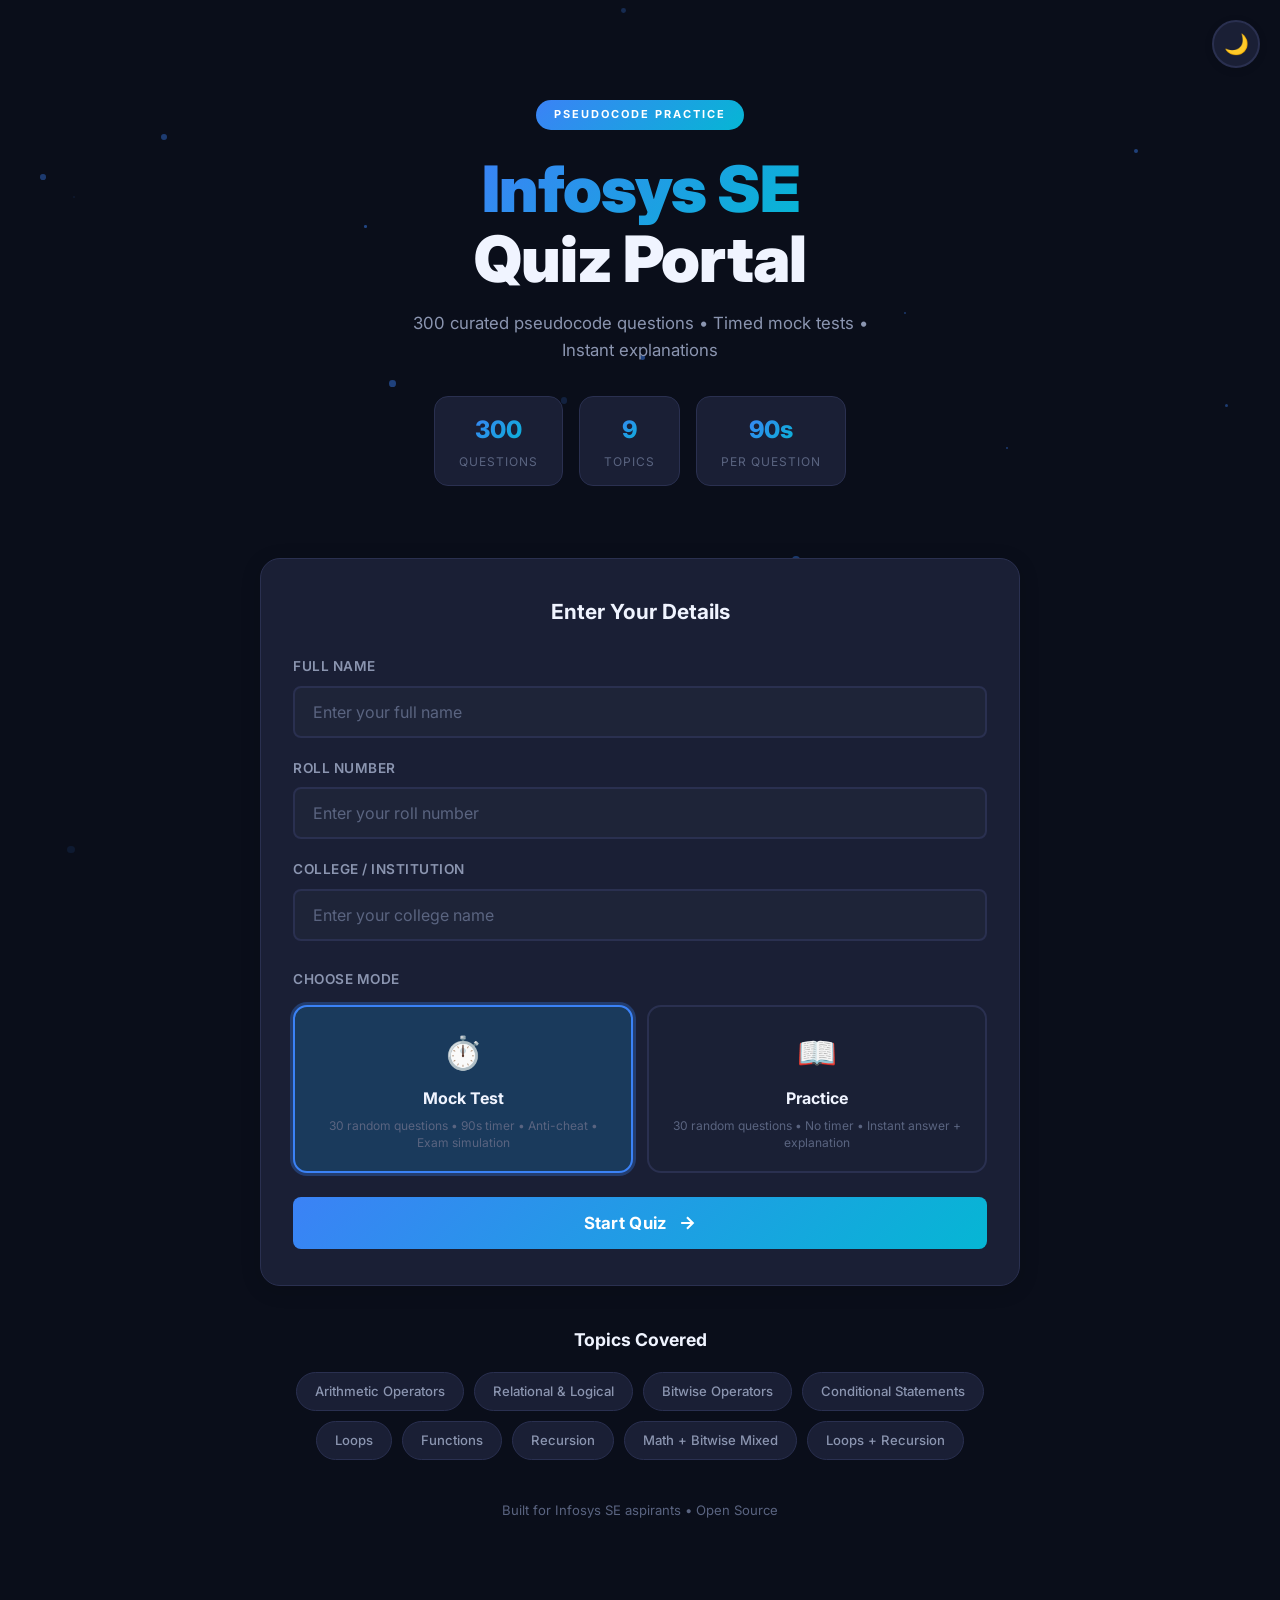
==== index.html @ 02fd420a "feat: complete Infosys SE pseudocode quiz portal with 300 questions and GitHub Pages deploy" ====
<!DOCTYPE html>
<html lang="en" data-theme="dark">
<head>
    <meta charset="UTF-8">
    <meta name="viewport" content="width=device-width, initial-scale=1.0">
    <title>Infosys SE — Pseudocode Practice Portal</title>
    <meta name="description" content="Practice pseudocode questions for Infosys Software Engineer recruitment. 300 questions covering operators, loops, recursion, and more.">
    <link rel="preconnect" href="https://fonts.googleapis.com">
    <link href="https://fonts.googleapis.com/css2?family=Inter:wght@400;500;600;700;800;900&family=JetBrains+Mono:wght@400;500;600&display=swap" rel="stylesheet">
    <link rel="stylesheet" href="css/style.css">
</head>
<body>
    <!-- Theme Toggle -->
    <button class="theme-toggle" id="themeToggle" aria-label="Toggle theme">
        <span class="theme-icon">🌙</span>
    </button>

    <!-- Particles Background -->
    <div class="particles" id="particles"></div>

    <main class="landing-container">
        <!-- Hero Section -->
        <header class="hero">
            <div class="hero-badge">PSEUDOCODE PRACTICE</div>
            <h1 class="hero-title">
                <span class="gradient-text">Infosys SE</span>
                <br>Quiz Portal
            </h1>
            <p class="hero-subtitle">
                300 curated pseudocode questions • Timed mock tests • Instant explanations
            </p>
            <div class="stats-row">
                <div class="stat-chip">
                    <span class="stat-number">300</span>
                    <span class="stat-label">Questions</span>
                </div>
                <div class="stat-chip">
                    <span class="stat-number">9</span>
                    <span class="stat-label">Topics</span>
                </div>
                <div class="stat-chip">
                    <span class="stat-number">90s</span>
                    <span class="stat-label">Per Question</span>
                </div>
            </div>
        </header>

        <!-- Registration Card -->
        <section class="register-card" id="registerCard">
            <h2 class="card-title">Enter Your Details</h2>
            <form id="registerForm" autocomplete="off">
                <div class="input-group">
                    <label for="studentName">Full Name</label>
                    <input type="text" id="studentName" placeholder="Enter your full name" required maxlength="60">
                </div>
                <div class="input-group">
                    <label for="rollNumber">Roll Number</label>
                    <input type="text" id="rollNumber" placeholder="Enter your roll number" required maxlength="20">
                </div>
                <div class="input-group">
                    <label for="college">College / Institution</label>
                    <input type="text" id="college" placeholder="Enter your college name" required maxlength="100">
                </div>

                <!-- Mode Selection -->
                <div class="mode-selection">
                    <h3 class="mode-title">Choose Mode</h3>
                    <div class="mode-cards">
                        <label class="mode-card selected" data-mode="mock">
                            <input type="radio" name="quizMode" value="mock" checked>
                            <div class="mode-icon">⏱️</div>
                            <div class="mode-name">Mock Test</div>
                            <div class="mode-desc">30 random questions • 90s timer • Anti-cheat • Exam simulation</div>
                        </label>
                        <label class="mode-card" data-mode="practice">
                            <input type="radio" name="quizMode" value="practice">
                            <div class="mode-icon">📖</div>
                            <div class="mode-name">Practice</div>
                            <div class="mode-desc">30 random questions • No timer • Instant answer + explanation</div>
                        </label>
                    </div>
                </div>

                <button type="submit" class="btn-start" id="startBtn">
                    <span>Start Quiz</span>
                    <svg width="20" height="20" viewBox="0 0 24 24" fill="none" stroke="currentColor" stroke-width="2.5">
                        <path d="M5 12h14M12 5l7 7-7 7"/>
                    </svg>
                </button>
            </form>
        </section>

        <!-- Past Attempts -->
        <section class="past-attempts" id="pastAttempts" style="display:none;">
            <h3 class="section-title">Your Recent Attempts</h3>
            <div class="attempts-list" id="attemptsList"></div>
        </section>

        <!-- Topics Overview -->
        <section class="topics-section">
            <h3 class="section-title">Topics Covered</h3>
            <div class="topics-grid">
                <div class="topic-chip">Arithmetic Operators</div>
                <div class="topic-chip">Relational & Logical</div>
                <div class="topic-chip">Bitwise Operators</div>
                <div class="topic-chip">Conditional Statements</div>
                <div class="topic-chip">Loops</div>
                <div class="topic-chip">Functions</div>
                <div class="topic-chip">Recursion</div>
                <div class="topic-chip">Math + Bitwise Mixed</div>
                <div class="topic-chip">Loops + Recursion</div>
            </div>
        </section>

        <footer class="footer">
            <p>Built for Infosys SE aspirants • Open Source</p>
        </footer>
    </main>

    <script src="js/app.js"></script>
</body>
</html>
---- css/style.css ----
/* ============================================================
   INFOSYS SE PSEUDOCODE QUIZ PORTAL — MASTER STYLESHEET
   Theme: Dark/Light toggle with Infosys-inspired blue accents
   ============================================================ */

/* ---------- CSS Variables (Theme Tokens) ---------- */
:root {
    --font-main: 'Inter', -apple-system, BlinkMacSystemFont, sans-serif;
    --font-mono: 'JetBrains Mono', 'Fira Code', 'Consolas', monospace;
    --radius-sm: 8px;
    --radius-md: 14px;
    --radius-lg: 20px;
    --radius-xl: 28px;
    --shadow-sm: 0 2px 8px rgba(0,0,0,0.1);
    --shadow-md: 0 4px 20px rgba(0,0,0,0.15);
    --shadow-lg: 0 8px 40px rgba(0,0,0,0.2);
    --transition: 0.3s cubic-bezier(0.4, 0, 0.2, 1);
    --max-width: 800px;
}

/* Dark Theme (default) */
[data-theme="dark"] {
    --bg-primary: #0a0e1a;
    --bg-secondary: #111827;
    --bg-card: #1a1f35;
    --bg-card-hover: #222840;
    --bg-code: #0d1117;
    --bg-input: #1e2438;
    --bg-option: #1a2035;
    --bg-option-hover: #252d45;
    --bg-option-selected: #1a3a5c;
    --bg-correct: #0d2818;
    --bg-wrong: #2d0f0f;
    --bg-explanation: #0f1a2e;
    --bg-modal: rgba(0,0,0,0.7);
    --text-primary: #f0f4ff;
    --text-secondary: #8b95b0;
    --text-muted: #5a6480;
    --text-code: #e6edf8;
    --border-color: #2a3050;
    --border-focus: #3b82f6;
    --accent-primary: #3b82f6;
    --accent-secondary: #06b6d4;
    --accent-gradient: linear-gradient(135deg, #3b82f6, #06b6d4);
    --accent-glow: rgba(59, 130, 246, 0.3);
    --success: #22c55e;
    --success-bg: #0d2818;
    --danger: #ef4444;
    --danger-bg: #2d0f0f;
    --warning: #f59e0b;
    --warning-bg: #2d2206;
    --particle-color: rgba(59, 130, 246, 0.08);
}

/* Light Theme */
[data-theme="light"] {
    --bg-primary: #f0f4ff;
    --bg-secondary: #e8edf8;
    --bg-card: #ffffff;
    --bg-card-hover: #f5f7fc;
    --bg-code: #1e293b;
    --bg-input: #f1f5f9;
    --bg-option: #f8fafc;
    --bg-option-hover: #e8f0fe;
    --bg-option-selected: #dbeafe;
    --bg-correct: #dcfce7;
    --bg-wrong: #fef2f2;
    --bg-explanation: #eff6ff;
    --bg-modal: rgba(0,0,0,0.4);
    --text-primary: #0f172a;
    --text-secondary: #475569;
    --text-muted: #94a3b8;
    --text-code: #e6edf8;
    --border-color: #cbd5e1;
    --border-focus: #3b82f6;
    --accent-primary: #2563eb;
    --accent-secondary: #0891b2;
    --accent-gradient: linear-gradient(135deg, #2563eb, #0891b2);
    --accent-glow: rgba(37, 99, 235, 0.2);
    --success: #16a34a;
    --success-bg: #dcfce7;
    --danger: #dc2626;
    --danger-bg: #fef2f2;
    --warning: #d97706;
    --warning-bg: #fef3c7;
    --particle-color: rgba(37, 99, 235, 0.06);
}

/* ---------- Reset & Base ---------- */
*, *::before, *::after {
    margin: 0;
    padding: 0;
    box-sizing: border-box;
}

html {
    scroll-behavior: smooth;
}

body {
    font-family: var(--font-main);
    background: var(--bg-primary);
    color: var(--text-primary);
    line-height: 1.6;
    min-height: 100vh;
    transition: background var(--transition), color var(--transition);
    -webkit-font-smoothing: antialiased;
}

/* ---------- Theme Toggle ---------- */
.theme-toggle {
    position: fixed;
    top: 20px;
    right: 20px;
    z-index: 1000;
    width: 48px;
    height: 48px;
    border-radius: 50%;
    border: 2px solid var(--border-color);
    background: var(--bg-card);
    cursor: pointer;
    display: flex;
    align-items: center;
    justify-content: center;
    transition: all var(--transition);
    box-shadow: var(--shadow-sm);
}

.theme-toggle:hover {
    transform: scale(1.1);
    border-color: var(--accent-primary);
    box-shadow: 0 0 20px var(--accent-glow);
}

.theme-icon {
    font-size: 20px;
    transition: transform 0.5s ease;
}

.theme-toggle:hover .theme-icon {
    transform: rotate(30deg);
}

/* ---------- Particles Background ---------- */
.particles {
    position: fixed;
    top: 0;
    left: 0;
    width: 100%;
    height: 100%;
    pointer-events: none;
    z-index: 0;
    overflow: hidden;
}

.particle {
    position: absolute;
    width: 4px;
    height: 4px;
    background: var(--accent-primary);
    border-radius: 50%;
    opacity: 0;
    animation: particleFloat 8s infinite;
}

@keyframes particleFloat {
    0% { opacity: 0; transform: translateY(100vh) scale(0); }
    20% { opacity: 0.6; }
    80% { opacity: 0.3; }
    100% { opacity: 0; transform: translateY(-10vh) scale(1.5); }
}

/* ---------- Landing Page ---------- */
.landing-container {
    max-width: var(--max-width);
    margin: 0 auto;
    padding: 40px 20px 60px;
    position: relative;
    z-index: 1;
}

/* Hero */
.hero {
    text-align: center;
    padding: 60px 0 40px;
}

.hero-badge {
    display: inline-block;
    padding: 6px 18px;
    background: var(--accent-gradient);
    color: #fff;
    font-size: 11px;
    font-weight: 700;
    letter-spacing: 2px;
    border-radius: 100px;
    margin-bottom: 24px;
    text-transform: uppercase;
}

.hero-title {
    font-size: clamp(2.5rem, 6vw, 4rem);
    font-weight: 900;
    line-height: 1.1;
    margin-bottom: 16px;
    letter-spacing: -1px;
}

.gradient-text {
    background: var(--accent-gradient);
    -webkit-background-clip: text;
    -webkit-text-fill-color: transparent;
    background-clip: text;
}

.hero-subtitle {
    font-size: 1.05rem;
    color: var(--text-secondary);
    max-width: 500px;
    margin: 0 auto 32px;
}

.stats-row {
    display: flex;
    justify-content: center;
    gap: 16px;
    flex-wrap: wrap;
}

.stat-chip {
    display: flex;
    flex-direction: column;
    align-items: center;
    padding: 14px 24px;
    background: var(--bg-card);
    border: 1px solid var(--border-color);
    border-radius: var(--radius-md);
    min-width: 100px;
    transition: all var(--transition);
}

.stat-chip:hover {
    border-color: var(--accent-primary);
    transform: translateY(-2px);
    box-shadow: 0 4px 20px var(--accent-glow);
}

.stat-number {
    font-size: 1.5rem;
    font-weight: 800;
    background: var(--accent-gradient);
    -webkit-background-clip: text;
    -webkit-text-fill-color: transparent;
    background-clip: text;
}

.stat-label {
    font-size: 0.75rem;
    color: var(--text-muted);
    text-transform: uppercase;
    letter-spacing: 1px;
    margin-top: 2px;
}

/* Register Card */
.register-card {
    background: var(--bg-card);
    border: 1px solid var(--border-color);
    border-radius: var(--radius-lg);
    padding: 36px 32px;
    margin-top: 32px;
    box-shadow: var(--shadow-md);
    transition: all var(--transition);
}

.card-title {
    font-size: 1.3rem;
    font-weight: 700;
    margin-bottom: 28px;
    text-align: center;
}

.input-group {
    margin-bottom: 20px;
}

.input-group label {
    display: block;
    font-size: 0.85rem;
    font-weight: 600;
    color: var(--text-secondary);
    margin-bottom: 8px;
    text-transform: uppercase;
    letter-spacing: 0.5px;
}

.input-group input {
    width: 100%;
    padding: 14px 18px;
    background: var(--bg-input);
    border: 2px solid var(--border-color);
    border-radius: var(--radius-sm);
    color: var(--text-primary);
    font-family: var(--font-main);
    font-size: 1rem;
    transition: all var(--transition);
    outline: none;
}

.input-group input:focus {
    border-color: var(--accent-primary);
    box-shadow: 0 0 0 4px var(--accent-glow);
}

.input-group input::placeholder {
    color: var(--text-muted);
}

/* Mode Selection */
.mode-selection {
    margin: 28px 0 24px;
}

.mode-title {
    font-size: 0.85rem;
    font-weight: 600;
    color: var(--text-secondary);
    text-transform: uppercase;
    letter-spacing: 0.5px;
    margin-bottom: 14px;
}

.mode-cards {
    display: grid;
    grid-template-columns: 1fr 1fr;
    gap: 14px;
}

.mode-card {
    position: relative;
    padding: 20px 18px;
    background: var(--bg-option);
    border: 2px solid var(--border-color);
    border-radius: var(--radius-md);
    cursor: pointer;
    transition: all var(--transition);
    text-align: center;
}

.mode-card input[type="radio"] {
    position: absolute;
    opacity: 0;
    width: 0;
    height: 0;
}

.mode-card:hover {
    background: var(--bg-option-hover);
    border-color: var(--accent-primary);
}

.mode-card.selected {
    background: var(--bg-option-selected);
    border-color: var(--accent-primary);
    box-shadow: 0 0 0 3px var(--accent-glow);
}

.mode-icon {
    font-size: 2rem;
    margin-bottom: 8px;
}

.mode-name {
    font-size: 1rem;
    font-weight: 700;
    margin-bottom: 6px;
}

.mode-desc {
    font-size: 0.75rem;
    color: var(--text-muted);
    line-height: 1.4;
}

/* Start Button */
.btn-start {
    width: 100%;
    padding: 16px 24px;
    background: var(--accent-gradient);
    color: #fff;
    border: none;
    border-radius: var(--radius-sm);
    font-family: var(--font-main);
    font-size: 1.05rem;
    font-weight: 700;
    cursor: pointer;
    display: flex;
    align-items: center;
    justify-content: center;
    gap: 10px;
    transition: all var(--transition);
    margin-top: 8px;
    letter-spacing: 0.3px;
}

.btn-start:hover {
    transform: translateY(-2px);
    box-shadow: 0 8px 30px var(--accent-glow);
}

.btn-start:active {
    transform: translateY(0);
}

.btn-start:disabled {
    opacity: 0.5;
    cursor: not-allowed;
    transform: none;
    box-shadow: none;
}

/* Past Attempts */
.past-attempts {
    margin-top: 32px;
}

.section-title {
    font-size: 1.1rem;
    font-weight: 700;
    margin-bottom: 18px;
    text-align: center;
}

.attempts-list {
    display: flex;
    flex-direction: column;
    gap: 10px;
}

.attempt-item {
    display: flex;
    align-items: center;
    justify-content: space-between;
    padding: 14px 18px;
    background: var(--bg-card);
    border: 1px solid var(--border-color);
    border-radius: var(--radius-sm);
    transition: all var(--transition);
}

.attempt-item:hover {
    border-color: var(--accent-primary);
}

.attempt-score {
    font-weight: 700;
    font-size: 1.1rem;
}

.attempt-date {
    font-size: 0.8rem;
    color: var(--text-muted);
}

.attempt-mode {
    font-size: 0.7rem;
    padding: 3px 10px;
    border-radius: 100px;
    font-weight: 600;
    text-transform: uppercase;
    letter-spacing: 0.5px;
}

.attempt-mode.mock { background: var(--accent-primary); color: #fff; }
.attempt-mode.practice { background: var(--success); color: #fff; }

/* Topics Grid */
.topics-section {
    margin-top: 40px;
}

.topics-grid {
    display: flex;
    flex-wrap: wrap;
    gap: 10px;
    justify-content: center;
}

.topic-chip {
    padding: 8px 18px;
    background: var(--bg-card);
    border: 1px solid var(--border-color);
    border-radius: 100px;
    font-size: 0.82rem;
    color: var(--text-secondary);
    font-weight: 500;
    transition: all var(--transition);
}

.topic-chip:hover {
    border-color: var(--accent-primary);
    color: var(--accent-primary);
    transform: translateY(-1px);
}

/* Footer */
.footer {
    text-align: center;
    padding: 40px 0 20px;
    color: var(--text-muted);
    font-size: 0.82rem;
}

/* ============================================================
   INSTRUCTIONS PAGE
   ============================================================ */
.instructions-container {
    max-width: 700px;
    margin: 0 auto;
    padding: 40px 20px 60px;
    position: relative;
    z-index: 1;
}

.instructions-card {
    background: var(--bg-card);
    border: 1px solid var(--border-color);
    border-radius: var(--radius-lg);
    overflow: hidden;
    box-shadow: var(--shadow-lg);
}

.instructions-header {
    text-align: center;
    padding: 36px 32px 24px;
    border-bottom: 1px solid var(--border-color);
}

.instructions-icon {
    font-size: 3rem;
    margin-bottom: 12px;
}

.instructions-title {
    font-size: 1.6rem;
    font-weight: 800;
}

.student-info {
    color: var(--text-muted);
    font-size: 0.9rem;
    margin-top: 8px;
}

.instructions-body {
    padding: 28px 32px;
}

.rule-group {
    margin-bottom: 24px;
}

.rule-group:last-child {
    margin-bottom: 0;
}

.rule-title {
    font-size: 1rem;
    font-weight: 700;
    margin-bottom: 10px;
    color: var(--text-primary);
}

.rules-list {
    list-style: none;
    padding: 0;
}

.rules-list li {
    position: relative;
    padding: 6px 0 6px 24px;
    font-size: 0.9rem;
    color: var(--text-secondary);
    line-height: 1.6;
}

.rules-list li::before {
    content: '›';
    position: absolute;
    left: 6px;
    color: var(--accent-primary);
    font-weight: 700;
    font-size: 1.1rem;
}

.rules-list li strong {
    color: var(--text-primary);
}

.warning-group {
    background: var(--danger-bg);
    border: 1px solid var(--danger);
    border-radius: var(--radius-sm);
    padding: 18px 20px;
}

.warning-group .rule-title {
    color: var(--danger);
}

.instructions-footer {
    padding: 24px 32px 32px;
    border-top: 1px solid var(--border-color);
}

.ready-check {
    margin-bottom: 18px;
}

.checkbox-label {
    display: flex;
    align-items: center;
    gap: 12px;
    cursor: pointer;
    font-size: 0.92rem;
    color: var(--text-secondary);
    user-select: none;
}

.checkbox-label input[type="checkbox"] {
    display: none;
}

.checkmark {
    width: 22px;
    height: 22px;
    min-width: 22px;
    border: 2px solid var(--border-color);
    border-radius: 6px;
    transition: all var(--transition);
    position: relative;
}

.checkbox-label input:checked ~ .checkmark {
    background: var(--accent-primary);
    border-color: var(--accent-primary);
}

.checkbox-label input:checked ~ .checkmark::after {
    content: '✓';
    position: absolute;
    top: 50%;
    left: 50%;
    transform: translate(-50%, -50%);
    color: #fff;
    font-size: 14px;
    font-weight: 700;
}

.btn-begin {
    margin-top: 0;
}

/* ============================================================
   QUIZ PAGE
   ============================================================ */
.quiz-body {
    overflow-x: hidden;
}

/* Quiz Header */
.quiz-header {
    display: flex;
    align-items: center;
    justify-content: space-between;
    padding: 12px 24px;
    background: var(--bg-card);
    border-bottom: 1px solid var(--border-color);
    position: sticky;
    top: 0;
    z-index: 100;
    backdrop-filter: blur(12px);
}

.header-left {
    display: flex;
    align-items: center;
    gap: 12px;
}

.student-name-display {
    font-weight: 600;
    font-size: 0.9rem;
    max-width: 150px;
    overflow: hidden;
    text-overflow: ellipsis;
    white-space: nowrap;
}

.mode-badge {
    padding: 3px 12px;
    font-size: 0.65rem;
    font-weight: 700;
    border-radius: 100px;
    letter-spacing: 1px;
    background: var(--accent-primary);
    color: #fff;
}

.mode-badge.practice {
    background: var(--success);
}

.header-center {
    text-align: center;
}

.question-counter {
    font-size: 1rem;
    font-weight: 700;
    letter-spacing: 0.5px;
}

.header-right {
    display: flex;
    align-items: center;
    gap: 16px;
}

.timer-display {
    display: flex;
    align-items: center;
    gap: 6px;
    padding: 6px 14px;
    background: var(--bg-primary);
    border-radius: var(--radius-sm);
    font-family: var(--font-mono);
    font-size: 1.1rem;
    font-weight: 600;
}

.timer-display.warning {
    color: var(--warning);
    animation: timerPulse 1s infinite;
}

.timer-display.danger {
    color: var(--danger);
    animation: timerPulse 0.5s infinite;
}

@keyframes timerPulse {
    0%, 100% { opacity: 1; }
    50% { opacity: 0.5; }
}

.timer-icon {
    font-size: 0.9rem;
}

.total-timer {
    display: flex;
    align-items: center;
    gap: 6px;
    font-size: 0.82rem;
    color: var(--text-muted);
}

.total-timer-label {
    font-weight: 500;
}

.total-timer-value {
    font-family: var(--font-mono);
    font-weight: 600;
    color: var(--text-secondary);
}

/* Progress Bar */
.progress-container {
    height: 3px;
    background: var(--bg-secondary);
    width: 100%;
}

.progress-bar {
    height: 100%;
    background: var(--accent-gradient);
    width: 0%;
    transition: width 0.5s ease;
}

/* Quiz Container */
.quiz-container {
    max-width: var(--max-width);
    margin: 0 auto;
    padding: 24px 20px 100px;
}

/* Question Card */
.question-card {
    background: var(--bg-card);
    border: 1px solid var(--border-color);
    border-radius: var(--radius-lg);
    padding: 28px;
    margin-bottom: 20px;
    box-shadow: var(--shadow-md);
    animation: cardSlideIn 0.4s ease;
}

@keyframes cardSlideIn {
    from { opacity: 0; transform: translateX(30px); }
    to { opacity: 1; transform: translateX(0); }
}

.question-text {
    font-size: 1.05rem;
    font-weight: 600;
    margin-bottom: 20px;
    line-height: 1.6;
}

/* Code Block */
.code-block {
    background: var(--bg-code);
    border-radius: var(--radius-md);
    overflow: hidden;
    margin-bottom: 24px;
    border: 1px solid rgba(255,255,255,0.08);
}

.code-header {
    display: flex;
    align-items: center;
    justify-content: space-between;
    padding: 8px 16px;
    background: rgba(255,255,255,0.04);
    border-bottom: 1px solid rgba(255,255,255,0.06);
}

.code-lang {
    font-size: 0.7rem;
    font-weight: 700;
    letter-spacing: 1px;
    color: var(--accent-secondary);
    text-transform: uppercase;
}

.code-qid {
    font-size: 0.7rem;
    color: rgba(255,255,255,0.3);
}

.code-content {
    padding: 20px;
    font-family: var(--font-mono);
    font-size: 0.88rem;
    line-height: 1.7;
    color: var(--text-code);
    overflow-x: auto;
    white-space: pre;
    tab-size: 4;
}

/* Options */
.options-container {
    display: flex;
    flex-direction: column;
    gap: 10px;
}

.option-btn {
    display: flex;
    align-items: center;
    gap: 14px;
    padding: 16px 20px;
    background: var(--bg-option);
    border: 2px solid var(--border-color);
    border-radius: var(--radius-sm);
    cursor: pointer;
    transition: all var(--transition);
    text-align: left;
    font-family: var(--font-main);
    font-size: 0.95rem;
    color: var(--text-primary);
    width: 100%;
}

.option-btn:hover:not(.disabled) {
    background: var(--bg-option-hover);
    border-color: var(--accent-primary);
    transform: translateX(4px);
}

.option-btn.selected {
    background: var(--bg-option-selected);
    border-color: var(--accent-primary);
    box-shadow: 0 0 0 3px var(--accent-glow);
}

.option-btn.correct {
    background: var(--bg-correct);
    border-color: var(--success);
}

.option-btn.wrong {
    background: var(--bg-wrong);
    border-color: var(--danger);
}

.option-btn.disabled {
    cursor: default;
}

.option-label {
    width: 32px;
    height: 32px;
    min-width: 32px;
    display: flex;
    align-items: center;
    justify-content: center;
    border-radius: 8px;
    background: var(--bg-primary);
    font-weight: 700;
    font-size: 0.85rem;
    color: var(--text-secondary);
    transition: all var(--transition);
}

.option-btn.selected .option-label {
    background: var(--accent-primary);
    color: #fff;
}

.option-btn.correct .option-label {
    background: var(--success);
    color: #fff;
}

.option-btn.wrong .option-label {
    background: var(--danger);
    color: #fff;
}

.option-text {
    flex: 1;
    font-family: var(--font-mono);
    font-size: 0.9rem;
}

.option-result-icon {
    font-size: 1.2rem;
    margin-left: auto;
}

/* Explanation Panel (Practice Mode) */
.explanation-panel {
    margin-top: 20px;
    border-radius: var(--radius-md);
    overflow: hidden;
    animation: slideDown 0.3s ease;
    border: 1px solid var(--border-color);
}

@keyframes slideDown {
    from { opacity: 0; max-height: 0; transform: translateY(-10px); }
    to { opacity: 1; max-height: 500px; transform: translateY(0); }
}

.explanation-header {
    display: flex;
    align-items: center;
    gap: 10px;
    padding: 14px 20px;
    font-weight: 700;
    font-size: 0.95rem;
}

.explanation-header.correct {
    background: var(--success-bg);
    color: var(--success);
    border-bottom: 1px solid var(--success);
}

.explanation-header.wrong {
    background: var(--danger-bg);
    color: var(--danger);
    border-bottom: 1px solid var(--danger);
}

.explanation-icon {
    font-size: 1.2rem;
}

.explanation-body {
    padding: 18px 20px;
    background: var(--bg-explanation);
    font-size: 0.9rem;
    color: var(--text-secondary);
    line-height: 1.7;
}

.explanation-body strong {
    color: var(--text-primary);
}

.explanation-detail {
    margin-top: 10px;
    padding-top: 10px;
    border-top: 1px solid var(--border-color);
}

/* Quiz Navigation */
.quiz-nav {
    display: flex;
    align-items: center;
    justify-content: space-between;
    padding: 16px 24px;
    background: var(--bg-card);
    border: 1px solid var(--border-color);
    border-radius: var(--radius-md);
    position: fixed;
    bottom: 20px;
    left: 50%;
    transform: translateX(-50%);
    width: calc(100% - 40px);
    max-width: var(--max-width);
    z-index: 99;
    box-shadow: var(--shadow-lg);
}

.answered-count {
    font-size: 0.85rem;
    color: var(--text-muted);
    font-weight: 500;
}

.nav-buttons {
    display: flex;
    gap: 10px;
}

.btn-next, .btn-skip {
    padding: 10px 22px;
    border-radius: var(--radius-sm);
    font-family: var(--font-main);
    font-size: 0.9rem;
    font-weight: 600;
    cursor: pointer;
    display: flex;
    align-items: center;
    gap: 8px;
    transition: all var(--transition);
    border: none;
}

.btn-next {
    background: var(--accent-gradient);
    color: #fff;
}

.btn-next:hover {
    transform: translateY(-1px);
    box-shadow: 0 4px 16px var(--accent-glow);
}

.btn-skip {
    background: transparent;
    color: var(--text-muted);
    border: 1px solid var(--border-color);
}

.btn-skip:hover {
    border-color: var(--text-secondary);
    color: var(--text-secondary);
}

.btn-submit-quiz {
    padding: 10px 24px;
    background: var(--success);
    color: #fff;
    border: none;
    border-radius: var(--radius-sm);
    font-family: var(--font-main);
    font-size: 0.9rem;
    font-weight: 700;
    cursor: pointer;
    transition: all var(--transition);
}

.btn-submit-quiz:hover {
    transform: translateY(-1px);
    box-shadow: 0 4px 16px rgba(34, 197, 94, 0.3);
}

/* Fullscreen Warning */
.fullscreen-warning {
    position: fixed;
    top: 0;
    left: 0;
    width: 100%;
    height: 100%;
    background: var(--bg-modal);
    z-index: 9999;
    display: flex;
    align-items: center;
    justify-content: center;
    backdrop-filter: blur(8px);
}

.warning-content {
    background: var(--bg-card);
    border: 1px solid var(--border-color);
    border-radius: var(--radius-lg);
    padding: 40px;
    text-align: center;
    max-width: 420px;
}

.warning-icon {
    font-size: 3rem;
    margin-bottom: 16px;
}

.warning-content h2 {
    margin-bottom: 12px;
}

.warning-content p {
    color: var(--text-secondary);
    margin-bottom: 10px;
}

.tab-warn-count {
    color: var(--danger);
    font-weight: 700;
    font-size: 0.85rem;
}

/* Submit Modal */
.modal-overlay {
    position: fixed;
    top: 0;
    left: 0;
    width: 100%;
    height: 100%;
    background: var(--bg-modal);
    z-index: 9998;
    display: flex;
    align-items: center;
    justify-content: center;
    backdrop-filter: blur(6px);
}

.modal-card {
    background: var(--bg-card);
    border: 1px solid var(--border-color);
    border-radius: var(--radius-lg);
    padding: 36px;
    text-align: center;
    max-width: 400px;
    width: 90%;
    box-shadow: var(--shadow-lg);
    animation: modalSlide 0.3s ease;
}

@keyframes modalSlide {
    from { opacity: 0; transform: scale(0.95) translateY(10px); }
    to { opacity: 1; transform: scale(1) translateY(0); }
}

.modal-title {
    font-size: 1.3rem;
    font-weight: 800;
    margin-bottom: 20px;
}

.modal-stats {
    display: flex;
    justify-content: center;
    gap: 32px;
    margin-bottom: 20px;
}

.modal-stat {
    display: flex;
    flex-direction: column;
    align-items: center;
}

.modal-stat-num {
    font-size: 2rem;
    font-weight: 800;
    background: var(--accent-gradient);
    -webkit-background-clip: text;
    -webkit-text-fill-color: transparent;
    background-clip: text;
}

.modal-stat-label {
    font-size: 0.8rem;
    color: var(--text-muted);
    text-transform: uppercase;
    letter-spacing: 0.5px;
}

.modal-warning {
    font-size: 0.85rem;
    color: var(--text-muted);
    margin-bottom: 24px;
}

.modal-actions {
    display: flex;
    gap: 12px;
}

.btn-cancel {
    flex: 1;
    padding: 12px;
    background: transparent;
    border: 1px solid var(--border-color);
    border-radius: var(--radius-sm);
    color: var(--text-secondary);
    font-family: var(--font-main);
    font-size: 0.9rem;
    font-weight: 600;
    cursor: pointer;
    transition: all var(--transition);
}

.btn-cancel:hover {
    border-color: var(--text-secondary);
}

.btn-confirm-submit {
    flex: 1;
    padding: 12px;
    background: var(--success);
    border: none;
    border-radius: var(--radius-sm);
    color: #fff;
    font-family: var(--font-main);
    font-size: 0.9rem;
    font-weight: 700;
    cursor: pointer;
    transition: all var(--transition);
}

.btn-confirm-submit:hover {
    box-shadow: 0 4px 16px rgba(34, 197, 94, 0.3);
}

/* ============================================================
   RESULTS PAGE
   ============================================================ */
.results-container {
    max-width: var(--max-width);
    margin: 0 auto;
    padding: 40px 20px 60px;
    position: relative;
    z-index: 1;
}

/* Score Card */
.score-card {
    background: var(--bg-card);
    border: 1px solid var(--border-color);
    border-radius: var(--radius-lg);
    padding: 36px;
    text-align: center;
    box-shadow: var(--shadow-lg);
    animation: cardSlideIn 0.5s ease;
}

.score-header {
    margin-bottom: 28px;
}

.score-title {
    font-size: 1.8rem;
    font-weight: 900;
    margin-bottom: 8px;
}

.score-student {
    font-size: 1rem;
    color: var(--text-secondary);
    font-weight: 500;
}

.score-meta {
    font-size: 0.8rem;
    color: var(--text-muted);
    margin-top: 4px;
}

/* Score Circle */
.score-circle-wrap {
    display: flex;
    flex-direction: column;
    align-items: center;
    margin-bottom: 28px;
}

.score-circle {
    position: relative;
    width: 160px;
    height: 160px;
}

.score-circle svg {
    transform: rotate(-90deg);
    width: 100%;
    height: 100%;
}

.score-bg {
    fill: none;
    stroke: var(--border-color);
    stroke-width: 8;
}

.score-fill {
    fill: none;
    stroke: url(#scoreGradient);
    stroke-width: 8;
    stroke-linecap: round;
    stroke-dasharray: 326.73;
    stroke-dashoffset: 326.73;
    transition: stroke-dashoffset 1.5s ease;
}

.score-value {
    position: absolute;
    top: 50%;
    left: 50%;
    transform: translate(-50%, -50%);
    text-align: center;
}

.score-num {
    font-size: 2.8rem;
    font-weight: 900;
    background: var(--accent-gradient);
    -webkit-background-clip: text;
    -webkit-text-fill-color: transparent;
    background-clip: text;
    display: block;
    line-height: 1;
}

.score-total {
    font-size: 0.9rem;
    color: var(--text-muted);
}

.score-percent {
    font-size: 1.2rem;
    font-weight: 700;
    color: var(--text-secondary);
    margin-top: 8px;
}

/* Score Breakdown */
.score-breakdown {
    display: grid;
    grid-template-columns: repeat(4, 1fr);
    gap: 12px;
    margin-bottom: 24px;
}

.breakdown-item {
    display: flex;
    flex-direction: column;
    align-items: center;
    gap: 4px;
    padding: 14px 8px;
    background: var(--bg-primary);
    border-radius: var(--radius-sm);
}

.breakdown-icon {
    font-size: 1.3rem;
}

.breakdown-num {
    font-size: 1.4rem;
    font-weight: 800;
}

.breakdown-label {
    font-size: 0.7rem;
    color: var(--text-muted);
    text-transform: uppercase;
    letter-spacing: 0.5px;
}

.score-message {
    font-size: 1rem;
    font-weight: 600;
    padding: 12px 20px;
    border-radius: var(--radius-sm);
    margin-bottom: 12px;
}

.tab-violations {
    display: flex;
    align-items: center;
    justify-content: center;
    gap: 8px;
    padding: 10px;
    background: var(--warning-bg);
    border: 1px solid var(--warning);
    border-radius: var(--radius-sm);
    font-size: 0.85rem;
    color: var(--warning);
    font-weight: 600;
}

/* Topic Breakdown */
.topic-breakdown {
    margin-top: 32px;
}

.topic-bars {
    display: flex;
    flex-direction: column;
    gap: 12px;
}

.topic-bar-item {
    display: flex;
    align-items: center;
    gap: 14px;
    padding: 12px 16px;
    background: var(--bg-card);
    border: 1px solid var(--border-color);
    border-radius: var(--radius-sm);
}

.topic-bar-name {
    width: 140px;
    min-width: 140px;
    font-size: 0.82rem;
    font-weight: 600;
    color: var(--text-secondary);
}

.topic-bar-track {
    flex: 1;
    height: 8px;
    background: var(--bg-primary);
    border-radius: 100px;
    overflow: hidden;
}

.topic-bar-fill {
    height: 100%;
    background: var(--accent-gradient);
    border-radius: 100px;
    transition: width 1s ease;
}

.topic-bar-score {
    font-size: 0.82rem;
    font-weight: 700;
    min-width: 50px;
    text-align: right;
}

/* Review Section */
.review-section {
    margin-top: 32px;
}

.review-header {
    margin-bottom: 20px;
}

.review-filters {
    display: flex;
    gap: 8px;
    margin-top: 14px;
    flex-wrap: wrap;
}

.filter-btn {
    padding: 7px 16px;
    background: var(--bg-card);
    border: 1px solid var(--border-color);
    border-radius: 100px;
    color: var(--text-secondary);
    font-family: var(--font-main);
    font-size: 0.8rem;
    font-weight: 600;
    cursor: pointer;
    transition: all var(--transition);
}

.filter-btn:hover {
    border-color: var(--accent-primary);
}

.filter-btn.active {
    background: var(--accent-primary);
    color: #fff;
    border-color: var(--accent-primary);
}

/* Review Items */
.review-list {
    display: flex;
    flex-direction: column;
    gap: 14px;
}

.review-item {
    background: var(--bg-card);
    border: 1px solid var(--border-color);
    border-radius: var(--radius-md);
    overflow: hidden;
}

.review-item.correct { border-left: 4px solid var(--success); }
.review-item.wrong { border-left: 4px solid var(--danger); }
.review-item.skipped { border-left: 4px solid var(--warning); }

.review-item-header {
    display: flex;
    align-items: center;
    justify-content: space-between;
    padding: 14px 18px;
    cursor: pointer;
    transition: background var(--transition);
}

.review-item-header:hover {
    background: var(--bg-card-hover);
}

.review-q-num {
    font-weight: 700;
    font-size: 0.9rem;
}

.review-result-badge {
    font-size: 0.7rem;
    padding: 3px 10px;
    border-radius: 100px;
    font-weight: 700;
    text-transform: uppercase;
    letter-spacing: 0.5px;
}

.review-result-badge.correct { background: var(--success-bg); color: var(--success); }
.review-result-badge.wrong { background: var(--danger-bg); color: var(--danger); }
.review-result-badge.skipped { background: var(--warning-bg); color: var(--warning); }

.review-item-body {
    display: none;
    padding: 0 18px 18px;
}

.review-item.expanded .review-item-body {
    display: block;
}

.review-question-text {
    font-size: 0.9rem;
    font-weight: 600;
    margin-bottom: 12px;
}

.review-code {
    background: var(--bg-code);
    border-radius: var(--radius-sm);
    padding: 14px;
    margin-bottom: 14px;
    font-family: var(--font-mono);
    font-size: 0.82rem;
    line-height: 1.6;
    color: var(--text-code);
    white-space: pre;
    overflow-x: auto;
}

.review-options {
    display: flex;
    flex-direction: column;
    gap: 6px;
    margin-bottom: 14px;
}

.review-option {
    padding: 8px 14px;
    border-radius: 6px;
    font-size: 0.85rem;
    display: flex;
    align-items: center;
    gap: 10px;
}

.review-option.your-answer { background: var(--danger-bg); border: 1px solid var(--danger); }
.review-option.correct-answer { background: var(--success-bg); border: 1px solid var(--success); }
.review-option.your-correct { background: var(--success-bg); border: 1px solid var(--success); }
.review-option.neutral { background: var(--bg-primary); border: 1px solid var(--border-color); }

.review-explanation {
    padding: 14px;
    background: var(--bg-explanation);
    border-radius: var(--radius-sm);
    border: 1px solid var(--border-color);
    font-size: 0.85rem;
    color: var(--text-secondary);
    line-height: 1.6;
}

.review-explanation strong {
    color: var(--text-primary);
}

/* Results Actions */
.results-actions {
    display: flex;
    gap: 14px;
    margin-top: 32px;
    justify-content: center;
}

.btn-retry, .btn-home {
    padding: 14px 28px;
    border-radius: var(--radius-sm);
    font-family: var(--font-main);
    font-size: 0.95rem;
    font-weight: 700;
    cursor: pointer;
    display: flex;
    align-items: center;
    gap: 8px;
    transition: all var(--transition);
    text-decoration: none;
    border: none;
}

.btn-retry {
    background: var(--accent-gradient);
    color: #fff;
}

.btn-retry:hover {
    transform: translateY(-2px);
    box-shadow: 0 6px 24px var(--accent-glow);
}

.btn-home {
    background: var(--bg-card);
    color: var(--text-secondary);
    border: 1px solid var(--border-color);
}

.btn-home:hover {
    border-color: var(--accent-primary);
    color: var(--accent-primary);
}

/* ============================================================
   RESPONSIVE
   ============================================================ */
@media (max-width: 640px) {
    .hero-title { font-size: 2.2rem; }
    .stats-row { gap: 10px; }
    .stat-chip { padding: 10px 16px; min-width: 80px; }
    .mode-cards { grid-template-columns: 1fr; }
    .register-card { padding: 24px 20px; }
    .quiz-header { padding: 10px 14px; }
    .student-name-display { display: none; }
    .question-card { padding: 20px 16px; }
    .quiz-nav { padding: 12px 16px; }
    .score-breakdown { grid-template-columns: repeat(2, 1fr); }
    .results-actions { flex-direction: column; }
    .topic-bar-name { width: 100px; min-width: 100px; font-size: 0.75rem; }
    .header-right { gap: 8px; }
    .total-timer { display: none; }
    .review-filters { gap: 6px; }
    .filter-btn { padding: 5px 12px; font-size: 0.75rem; }
}
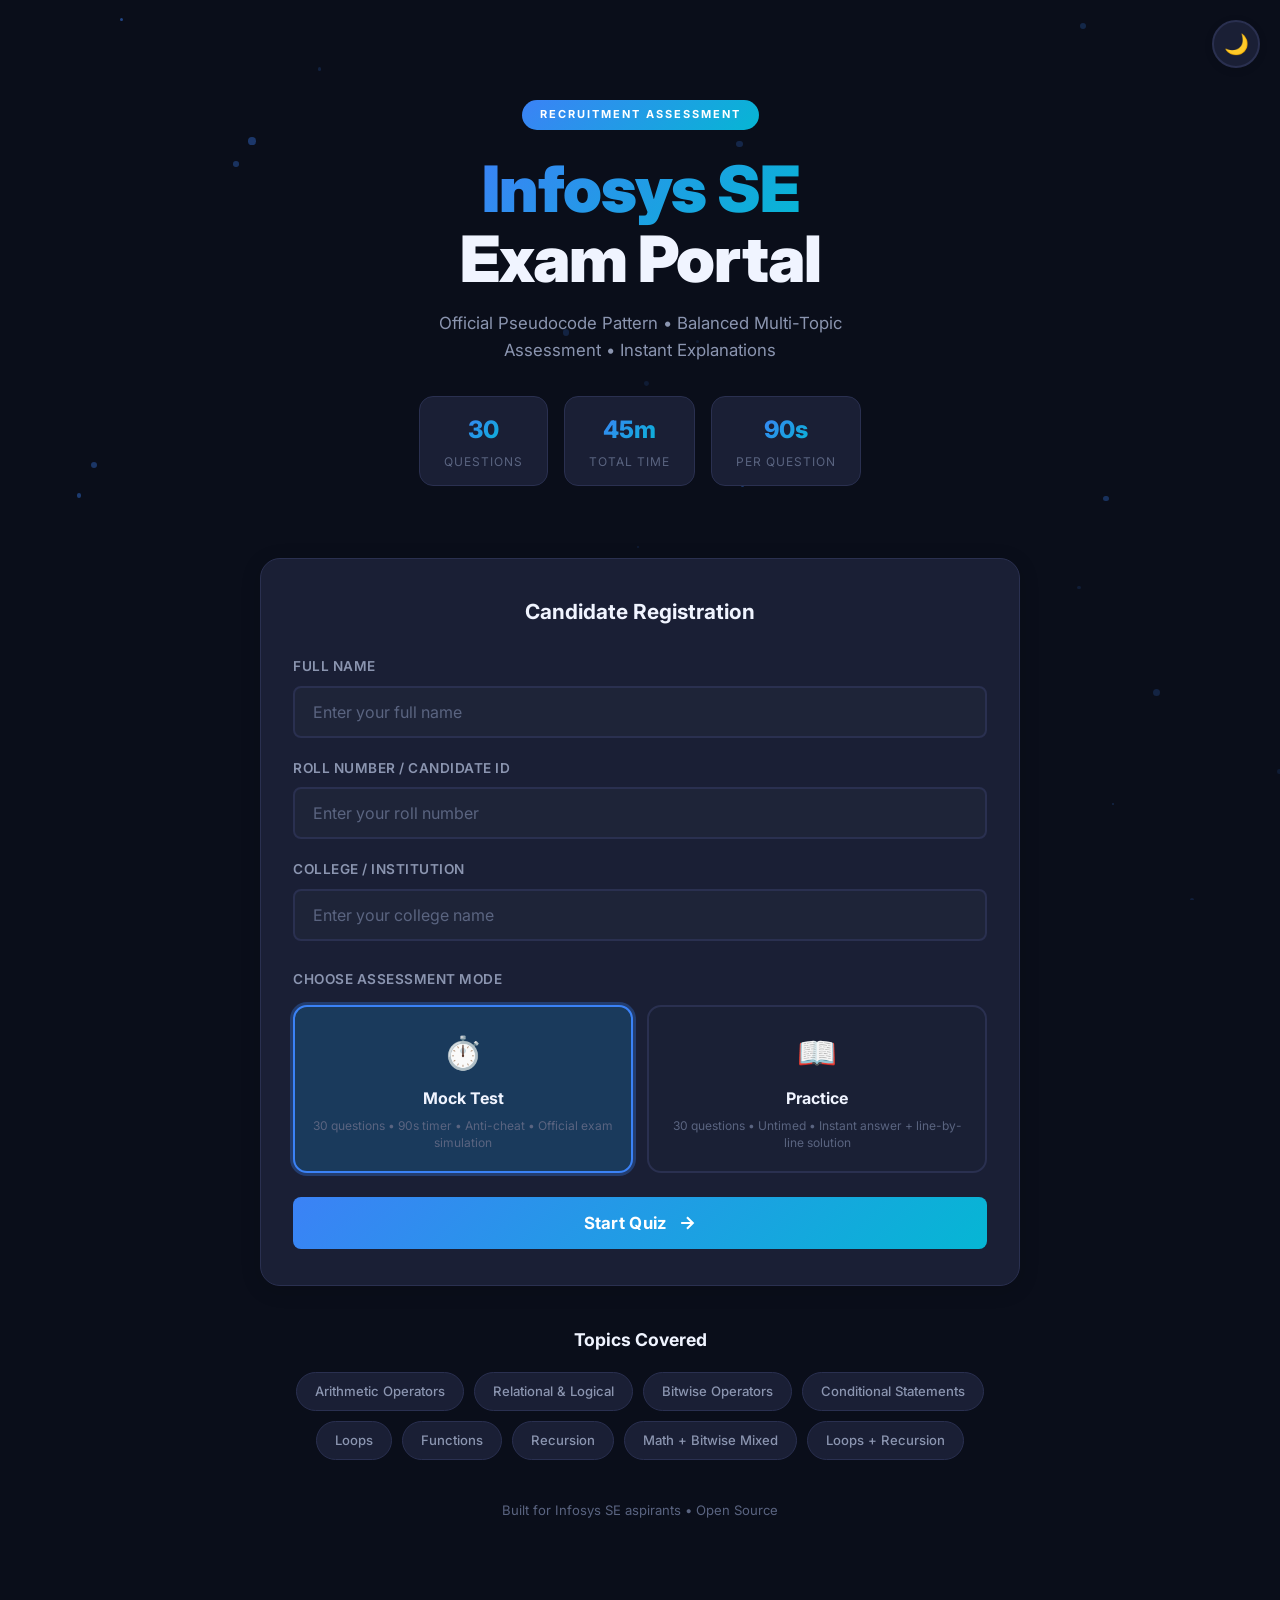
==== commit 4b9f9cca: "feat: hide question pool count and set badges, implement stratified balanced multi-topic exam bluepr" ====
--- a/index.html
+++ b/index.html
@@ -4,7 +4,7 @@
     <meta charset="UTF-8">
     <meta name="viewport" content="width=device-width, initial-scale=1.0">
     <title>Infosys SE — Pseudocode Practice Portal</title>
-    <meta name="description" content="Practice pseudocode questions for Infosys Software Engineer recruitment. 300 questions covering operators, loops, recursion, and more.">
+    <meta name="description" content="Assessment portal for Infosys Software Engineer pseudocode round. Timed mock tests, comprehensive topic coverage, and step-by-step explanations.">
     <link rel="preconnect" href="https://fonts.googleapis.com">
     <link href="https://fonts.googleapis.com/css2?family=Inter:wght@400;500;600;700;800;900&family=JetBrains+Mono:wght@400;500;600&display=swap" rel="stylesheet">
     <link rel="stylesheet" href="css/style.css">
@@ -21,22 +21,22 @@
     <main class="landing-container">
         <!-- Hero Section -->
         <header class="hero">
-            <div class="hero-badge">PSEUDOCODE PRACTICE</div>
+            <div class="hero-badge">RECRUITMENT ASSESSMENT</div>
             <h1 class="hero-title">
                 <span class="gradient-text">Infosys SE</span>
-                <br>Quiz Portal
+                <br>Exam Portal
             </h1>
             <p class="hero-subtitle">
-                300 curated pseudocode questions • Timed mock tests • Instant explanations
+                Official Pseudocode Pattern • Balanced Multi-Topic Assessment • Instant Explanations
             </p>
             <div class="stats-row">
                 <div class="stat-chip">
-                    <span class="stat-number">300</span>
+                    <span class="stat-number">30</span>
                     <span class="stat-label">Questions</span>
                 </div>
                 <div class="stat-chip">
-                    <span class="stat-number">9</span>
-                    <span class="stat-label">Topics</span>
+                    <span class="stat-number">45m</span>
+                    <span class="stat-label">Total Time</span>
                 </div>
                 <div class="stat-chip">
                     <span class="stat-number">90s</span>
@@ -47,14 +47,14 @@
 
         <!-- Registration Card -->
         <section class="register-card" id="registerCard">
-            <h2 class="card-title">Enter Your Details</h2>
+            <h2 class="card-title">Candidate Registration</h2>
             <form id="registerForm" autocomplete="off">
                 <div class="input-group">
                     <label for="studentName">Full Name</label>
                     <input type="text" id="studentName" placeholder="Enter your full name" required maxlength="60">
                 </div>
                 <div class="input-group">
-                    <label for="rollNumber">Roll Number</label>
+                    <label for="rollNumber">Roll Number / Candidate ID</label>
                     <input type="text" id="rollNumber" placeholder="Enter your roll number" required maxlength="20">
                 </div>
                 <div class="input-group">
@@ -64,19 +64,19 @@
 
                 <!-- Mode Selection -->
                 <div class="mode-selection">
-                    <h3 class="mode-title">Choose Mode</h3>
+                    <h3 class="mode-title">Choose Assessment Mode</h3>
                     <div class="mode-cards">
                         <label class="mode-card selected" data-mode="mock">
                             <input type="radio" name="quizMode" value="mock" checked>
                             <div class="mode-icon">⏱️</div>
                             <div class="mode-name">Mock Test</div>
-                            <div class="mode-desc">30 random questions • 90s timer • Anti-cheat • Exam simulation</div>
+                            <div class="mode-desc">30 questions • 90s timer • Anti-cheat • Official exam simulation</div>
                         </label>
                         <label class="mode-card" data-mode="practice">
                             <input type="radio" name="quizMode" value="practice">
                             <div class="mode-icon">📖</div>
                             <div class="mode-name">Practice</div>
-                            <div class="mode-desc">30 random questions • No timer • Instant answer + explanation</div>
+                            <div class="mode-desc">30 questions • Untimed • Instant answer + line-by-line solution</div>
                         </label>
                     </div>
                 </div>
